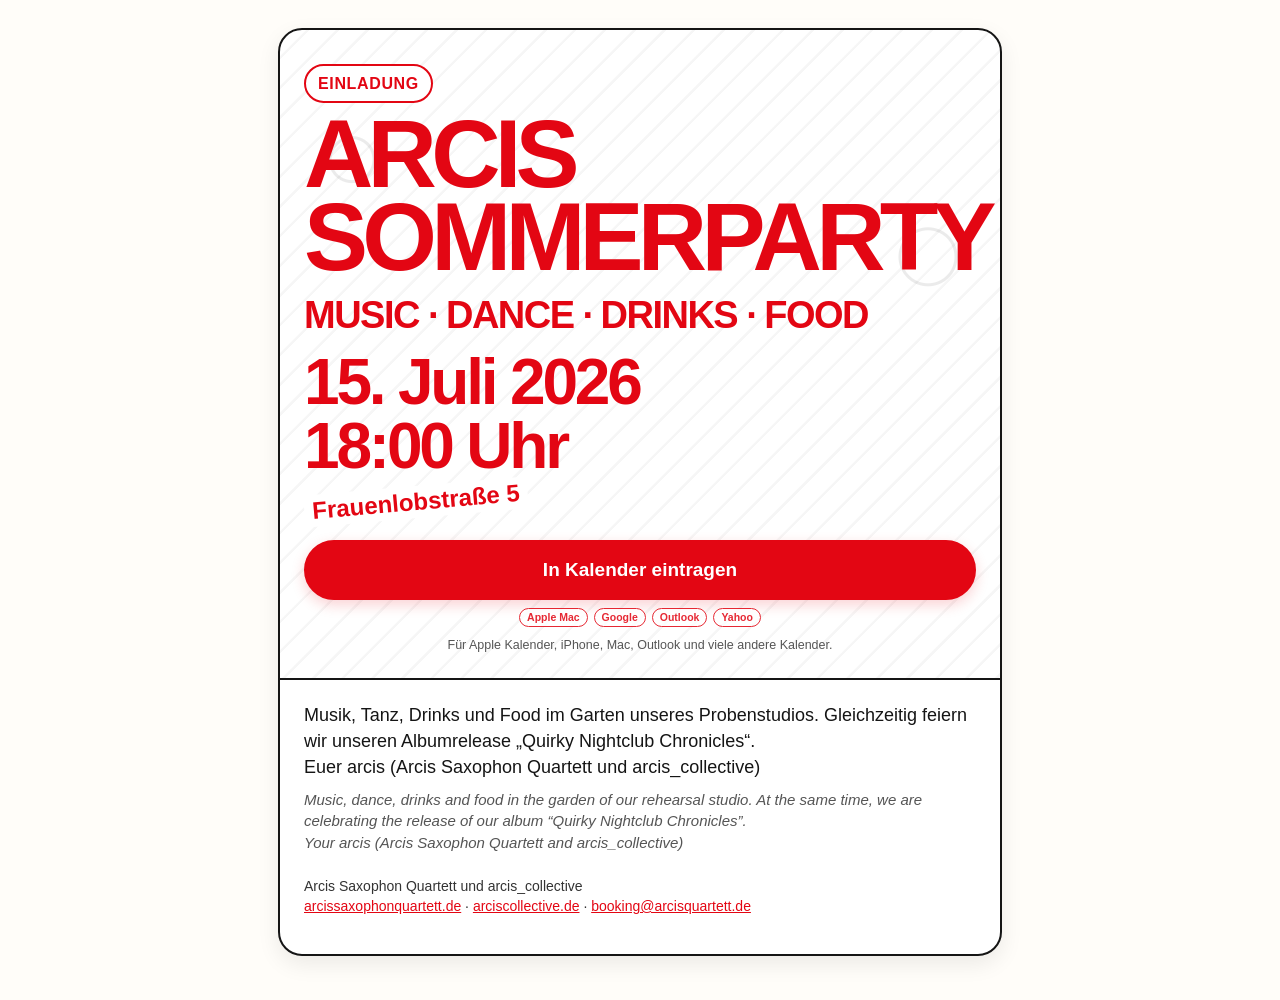
==== sommerparty/index.html @ 56a0b289 "Improve Mac calendar handling with Apple helper link" ====
<!doctype html>
<html lang="de">
<head>
  <meta charset="utf-8">
  <meta name="viewport" content="width=device-width, initial-scale=1">
  <title>Arcis Sommerparty · Kalender hinzufügen</title>
  <meta name="description" content="Arcis Sommerparty am 15. Juli 2026 ab 18:00 Uhr in der Frauenlobstraße 5 in München.">
  <meta property="og:title" content="Arcis Sommerparty">
  <meta property="og:description" content="Musik, Tanz, Drinks und Food im Garten unseres Probenstudios. Gleichzeitig feiern wir unseren Albumrelease Quirky Nightclub Chronicles.">
  <style>
    * { box-sizing: border-box; }
    body {
      margin: 0;
      font-family: -apple-system, BlinkMacSystemFont, "Segoe UI", sans-serif;
      background: #fffdf9;
      color: #151515;
      line-height: 1.45;
    }
    .wrap {
      max-width: 760px;
      margin: 0 auto;
      padding: 28px 18px 44px;
    }
    .card {
      border: 2px solid #151515;
      border-radius: 24px;
      overflow: hidden;
      box-shadow: 0 8px 22px rgba(0,0,0,0.08);
      background: white;
    }
    .hero {
      padding: 34px 24px 24px;
      border-bottom: 2px solid #151515;
      background:
        radial-gradient(circle at 10% 20%, transparent 0 20px, rgba(0,0,0,.08) 21px 23px, transparent 24px),
        radial-gradient(circle at 90% 35%, transparent 0 26px, rgba(0,0,0,.08) 27px 29px, transparent 30px),
        repeating-linear-gradient(135deg, transparent 0 18px, rgba(0,0,0,.035) 19px 21px);
    }
    .eyebrow {
      display: inline-block;
      margin: 0 0 10px;
      padding: 6px 12px;
      border: 2px solid #e30613;
      border-radius: 999px;
      color: #e30613;
      font-weight: 800;
      letter-spacing: .04em;
      text-transform: uppercase;
      background: white;
    }
    h1 {
      margin: 0;
      font-size: clamp(44px, 14vw, 96px);
      line-height: .86;
      color: #e30613;
      letter-spacing: -0.06em;
      text-transform: uppercase;
    }
    .subline {
      margin: 18px 0 0;
      color: #e30613;
      font-size: clamp(22px, 6vw, 38px);
      line-height: 1;
      font-weight: 900;
      letter-spacing: -0.04em;
      text-transform: uppercase;
    }
    .date {
      margin: 16px 0 0;
      color: #e30613;
      font-size: clamp(34px, 10vw, 64px);
      line-height: 1;
      font-weight: 900;
      letter-spacing: -0.05em;
    }
    .place {
      margin: 8px 0 0;
      display: inline-block;
      color: #e30613;
      font-size: 24px;
      line-height: 1;
      font-weight: 800;
      transform: rotate(-5deg);
      background: white;
      padding: 4px 8px;
    }
    .buttons {
      margin: 22px 0 0;
    }
    a.button {
      text-align: center;
      border-radius: 999px;
      text-decoration: none;
      font-weight: 800;
      border: 2px solid #e30613;
      color: #fff;
      background: #e30613;
    }
    a.button.primary {
      display: block;
      width: 100%;
      padding: 17px 18px;
      font-size: 19px;
      line-height: 1.15;
      box-shadow: 0 5px 14px rgba(227,6,19,0.18);
    }
    .alternative-buttons {
      display: flex;
      flex-wrap: wrap;
      justify-content: center;
      gap: 6px;
      margin-top: 8px;
    }
    a.button.secondary {
      display: inline-block;
      background: rgba(255,255,255,0.92);
      color: #e30613;
      padding: 3px 7px;
      font-size: 10.5px;
      line-height: 1.05;
      font-weight: 700;
      border-width: 1px;
      opacity: 0.86;
    }
    .small { font-size: 12.5px; color: #555; margin: 9px 0 0; text-align: center; }
    .content { padding: 22px 24px 24px; }
    .intro { font-size: 18px; margin: 0 0 8px; }
    .intro-en { font-size: 15px; font-style: italic; color: #555; margin: 0 0 18px; }
    .footer { font-size: 14px; margin-top: 22px; color: #333; }
    .footer a { color: #e30613; }
  </style>
</head>
<body>
  <main class="wrap">
    <section class="card">
      <div class="hero">
        <p class="eyebrow">Einladung</p>
        <h1>Arcis<br>Sommerparty</h1>
        <p class="subline">Music · Dance · Drinks · Food</p>
        <p class="date">15. Juli 2026<br>18:00 Uhr</p>
        <p class="place">Frauenlobstraße 5</p>
        <div class="buttons">
          <a class="button primary" id="primary-calendar" href="arcis-sommerparty-2026.ics">In Kalender eintragen</a>
          <div class="alternative-buttons" aria-label="Alternative Kalenderoptionen">
            <a class="button secondary" href="apple-kalender.html">Apple Mac</a>
            <a class="button secondary" id="google" href="#">Google</a>
            <a class="button secondary" id="outlook" href="#">Outlook</a>
            <a class="button secondary" id="yahoo" href="#">Yahoo</a>
          </div>
          <p class="small" id="calendar-hint">Für Apple Kalender, iPhone, Mac, Outlook und viele andere Kalender.</p>
        </div>
      </div>
      <div class="content">
        <p class="intro">Musik, Tanz, Drinks und Food im Garten unseres Probenstudios. Gleichzeitig feiern wir unseren Albumrelease „Quirky Nightclub Chronicles“.<br>Euer arcis (Arcis Saxophon Quartett und arcis_collective)</p>
        <p class="intro-en">Music, dance, drinks and food in the garden of our rehearsal studio. At the same time, we are celebrating the release of our album “Quirky Nightclub Chronicles”.<br>Your arcis (Arcis Saxophon Quartett and arcis_collective)</p>
        <p class="footer">Arcis Saxophon Quartett und arcis_collective<br>
        <a href="https://www.arcissaxophonquartett.de">arcissaxophonquartett.de</a> ·
        <a href="https://www.arciscollective.de">arciscollective.de</a> ·
        <a href="mailto:booking@arcisquartett.de">booking@arcisquartett.de</a></p>
      </div>
    </section>
  </main>
  <script>
    const title = "Arcis Sommerparty";
    const locationText = "Frauenlobstraße 5, München";
    const details = `Arcis Sommerparty am 15. Juli 2026 ab 18:00 Uhr.\n\nMusik, Tanz, Drinks und Food im Garten unseres Probenstudios. Gleichzeitig feiern wir unseren Albumrelease "Quirky Nightclub Chronicles".\nEuer arcis (Arcis Saxophon Quartett und arcis_collective)\n\nMusic, dance, drinks and food in the garden of our rehearsal studio. At the same time, we are celebrating the release of our album "Quirky Nightclub Chronicles".\nYour arcis (Arcis Saxophon Quartett and arcis_collective)\n\nKontakt: booking@arcisquartett.de\nWebsite Arcis Saxophon Quartett: https://www.arcissaxophonquartett.de\nWebsite arcis_collective: https://www.arciscollective.de\nInstagram: https://www.instagram.com/arcissaxophonquartett`;
    const userAgent = navigator.userAgent || "";
    const platform = navigator.platform || "";
    const isIOS = /iPad|iPhone|iPod/.test(userAgent) || (platform === "MacIntel" && navigator.maxTouchPoints > 1);
    const isMacDesktop = /Mac/.test(platform) && !isIOS;
    if (isMacDesktop) {
      document.getElementById("primary-calendar").href = "apple-kalender.html";
      document.getElementById("calendar-hint").textContent = "Auf dem Mac versucht die Hauptoption direkt Apple Kalender zu öffnen. Sonst funktioniert die Kalenderdatei.";
    }
    const params = new URLSearchParams({ action: "TEMPLATE", text: title, dates: "20260715T160000Z/20260715T210000Z", details, location: locationText, ctz: "Europe/Berlin" });
    document.getElementById("google").href = "https://calendar.google.com/calendar/render?" + params.toString();
    const outlookParams = new URLSearchParams({ path: "/calendar/action/compose", rru: "addevent", subject: title, startdt: "2026-07-15T18:00:00", enddt: "2026-07-15T23:00:00", body: details, location: locationText });
    document.getElementById("outlook").href = "https://outlook.live.com/calendar/0/deeplink/compose?" + outlookParams.toString();
    const yahooParams = new URLSearchParams({ v: "60", title, st: "20260715T160000Z", et: "20260715T210000Z", desc: details, in_loc: locationText });
    document.getElementById("yahoo").href = "https://calendar.yahoo.com/?" + yahooParams.toString();
  </script>
</body>
</html>
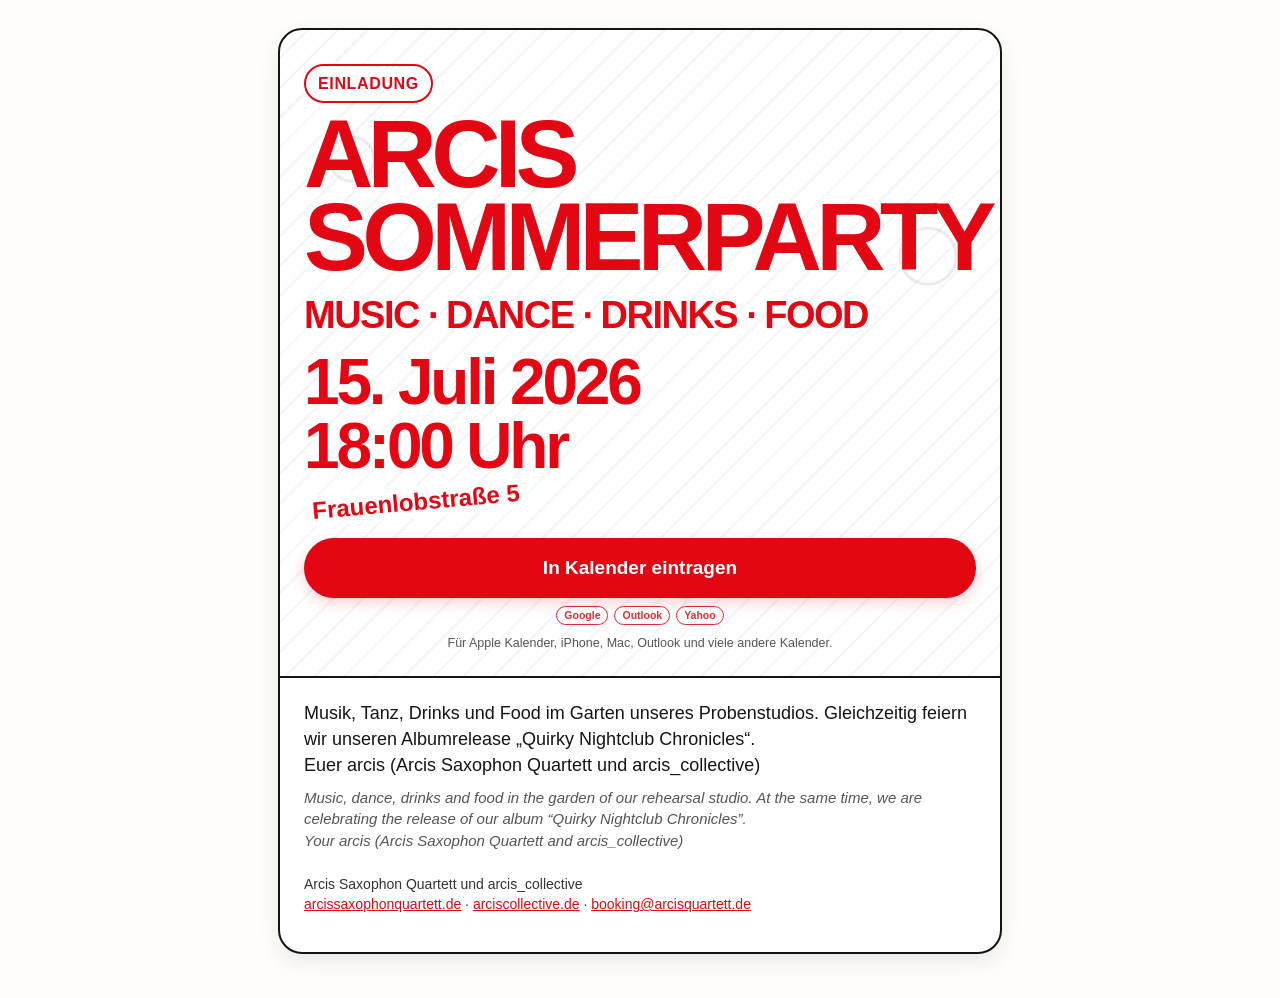
==== commit 202bd4dc: "Add iPhone add button warning and remove Mac subscription option" ====
--- a/sommerparty/index.html
+++ b/sommerparty/index.html
@@ -85,7 +85,24 @@
       padding: 4px 8px;
     }
     .buttons {
-      margin: 22px 0 0;
+      margin: 20px 0 0;
+    }
+    .iphone-warning {
+      margin: 0 0 11px;
+      padding: 11px 13px;
+      border: 2px solid #e30613;
+      border-radius: 16px;
+      background: #fff;
+      color: #151515;
+      font-size: 14px;
+      line-height: 1.25;
+      font-weight: 800;
+      text-align: center;
+    }
+    .iphone-warning strong {
+      color: #e30613;
+      text-transform: uppercase;
+      letter-spacing: .02em;
     }
     a.button {
       text-align: center;
@@ -123,6 +140,7 @@
       opacity: 0.86;
     }
     .small { font-size: 12.5px; color: #555; margin: 9px 0 0; text-align: center; }
+    .ios-tip { margin-top: 5px; }
     .content { padding: 22px 24px 24px; }
     .intro { font-size: 18px; margin: 0 0 8px; }
     .intro-en { font-size: 15px; font-style: italic; color: #555; margin: 0 0 18px; }
@@ -140,14 +158,15 @@
         <p class="date">15. Juli 2026<br>18:00 Uhr</p>
         <p class="place">Frauenlobstraße 5</p>
         <div class="buttons">
-          <a class="button primary" id="primary-calendar" href="arcis-sommerparty-2026.ics">In Kalender eintragen</a>
+          <p class="iphone-warning" id="iphone-warning" hidden><strong>iPhone Hinweis:</strong><br>Im nächsten Fenster bitte unten auf „Hinzufügen“ tippen. Der blaue Haken oben rechts fügt den Termin nicht hinzu.</p>
+          <a class="button primary" id="primary-calendar" href="arcis-sommerparty-2026-iphone.ics">In Kalender eintragen</a>
           <div class="alternative-buttons" aria-label="Alternative Kalenderoptionen">
-            <a class="button secondary" href="apple-kalender.html">Apple Mac</a>
             <a class="button secondary" id="google" href="#">Google</a>
             <a class="button secondary" id="outlook" href="#">Outlook</a>
             <a class="button secondary" id="yahoo" href="#">Yahoo</a>
           </div>
           <p class="small" id="calendar-hint">Für Apple Kalender, iPhone, Mac, Outlook und viele andere Kalender.</p>
+          <p class="small ios-tip" id="ios-tip" hidden>iPhone: Nach dem Öffnen bitte unten auf „Hinzufügen“ tippen.</p>
         </div>
       </div>
       <div class="content">
@@ -167,10 +186,10 @@
     const userAgent = navigator.userAgent || "";
     const platform = navigator.platform || "";
     const isIOS = /iPad|iPhone|iPod/.test(userAgent) || (platform === "MacIntel" && navigator.maxTouchPoints > 1);
-    const isMacDesktop = /Mac/.test(platform) && !isIOS;
-    if (isMacDesktop) {
-      document.getElementById("primary-calendar").href = "apple-kalender.html";
-      document.getElementById("calendar-hint").textContent = "Auf dem Mac versucht die Hauptoption direkt Apple Kalender zu öffnen. Sonst funktioniert die Kalenderdatei.";
+    if (isIOS) {
+      document.getElementById("iphone-warning").hidden = false;
+      document.getElementById("calendar-hint").textContent = "Der Termin wird erst gespeichert, wenn du im nächsten Fenster unten auf „Hinzufügen“ tippst.";
+      document.getElementById("ios-tip").hidden = false;
     }
     const params = new URLSearchParams({ action: "TEMPLATE", text: title, dates: "20260715T160000Z/20260715T210000Z", details, location: locationText, ctz: "Europe/Berlin" });
     document.getElementById("google").href = "https://calendar.google.com/calendar/render?" + params.toString();
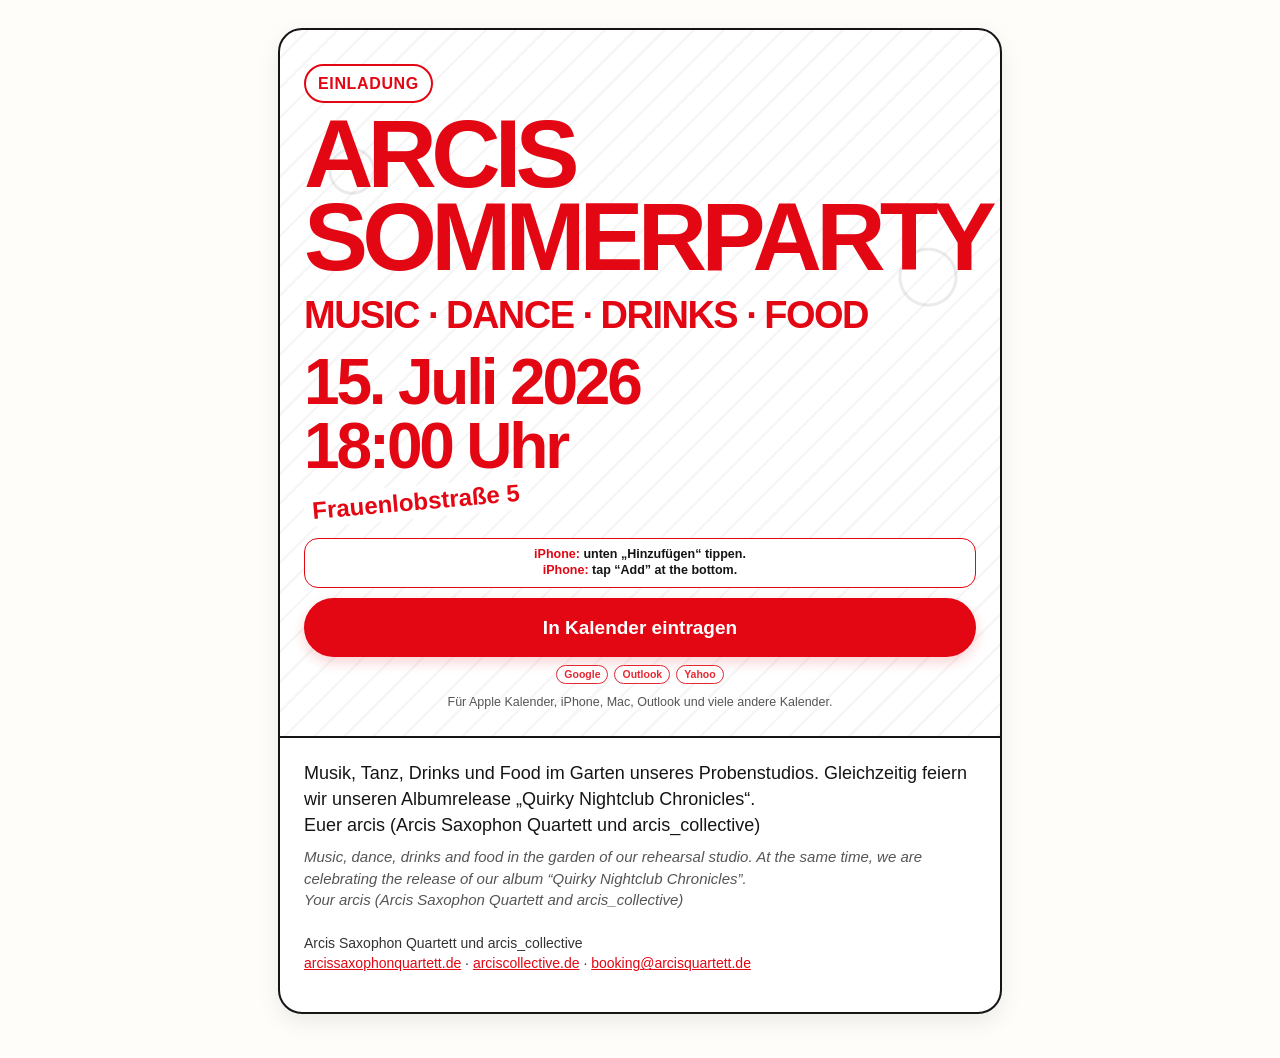
==== commit 7b5883e5: "Shorten bilingual iPhone calendar hint" ====
--- a/sommerparty/index.html
+++ b/sommerparty/index.html
@@ -88,22 +88,18 @@
       margin: 20px 0 0;
     }
     .iphone-warning {
-      margin: 0 0 11px;
-      padding: 11px 13px;
-      border: 2px solid #e30613;
-      border-radius: 16px;
+      margin: 0 0 10px;
+      padding: 8px 10px;
+      border: 1.5px solid #e30613;
+      border-radius: 14px;
       background: #fff;
       color: #151515;
-      font-size: 14px;
+      font-size: 12.5px;
       line-height: 1.25;
-      font-weight: 800;
+      font-weight: 750;
       text-align: center;
     }
-    .iphone-warning strong {
-      color: #e30613;
-      text-transform: uppercase;
-      letter-spacing: .02em;
-    }
+    .iphone-warning strong { color: #e30613; }
     a.button {
       text-align: center;
       border-radius: 999px;
@@ -140,7 +136,6 @@
       opacity: 0.86;
     }
     .small { font-size: 12.5px; color: #555; margin: 9px 0 0; text-align: center; }
-    .ios-tip { margin-top: 5px; }
     .content { padding: 22px 24px 24px; }
     .intro { font-size: 18px; margin: 0 0 8px; }
     .intro-en { font-size: 15px; font-style: italic; color: #555; margin: 0 0 18px; }
@@ -158,7 +153,7 @@
         <p class="date">15. Juli 2026<br>18:00 Uhr</p>
         <p class="place">Frauenlobstraße 5</p>
         <div class="buttons">
-          <p class="iphone-warning" id="iphone-warning" hidden><strong>iPhone Hinweis:</strong><br>Im nächsten Fenster bitte unten auf „Hinzufügen“ tippen. Der blaue Haken oben rechts fügt den Termin nicht hinzu.</p>
+          <p class="iphone-warning"><strong>iPhone:</strong> unten „Hinzufügen“ tippen.<br><strong>iPhone:</strong> tap “Add” at the bottom.</p>
           <a class="button primary" id="primary-calendar" href="arcis-sommerparty-2026-iphone.ics">In Kalender eintragen</a>
           <div class="alternative-buttons" aria-label="Alternative Kalenderoptionen">
             <a class="button secondary" id="google" href="#">Google</a>
@@ -166,7 +161,6 @@
             <a class="button secondary" id="yahoo" href="#">Yahoo</a>
           </div>
           <p class="small" id="calendar-hint">Für Apple Kalender, iPhone, Mac, Outlook und viele andere Kalender.</p>
-          <p class="small ios-tip" id="ios-tip" hidden>iPhone: Nach dem Öffnen bitte unten auf „Hinzufügen“ tippen.</p>
         </div>
       </div>
       <div class="content">
@@ -183,14 +177,6 @@
     const title = "Arcis Sommerparty";
     const locationText = "Frauenlobstraße 5, München";
     const details = `Arcis Sommerparty am 15. Juli 2026 ab 18:00 Uhr.\n\nMusik, Tanz, Drinks und Food im Garten unseres Probenstudios. Gleichzeitig feiern wir unseren Albumrelease "Quirky Nightclub Chronicles".\nEuer arcis (Arcis Saxophon Quartett und arcis_collective)\n\nMusic, dance, drinks and food in the garden of our rehearsal studio. At the same time, we are celebrating the release of our album "Quirky Nightclub Chronicles".\nYour arcis (Arcis Saxophon Quartett and arcis_collective)\n\nKontakt: booking@arcisquartett.de\nWebsite Arcis Saxophon Quartett: https://www.arcissaxophonquartett.de\nWebsite arcis_collective: https://www.arciscollective.de\nInstagram: https://www.instagram.com/arcissaxophonquartett`;
-    const userAgent = navigator.userAgent || "";
-    const platform = navigator.platform || "";
-    const isIOS = /iPad|iPhone|iPod/.test(userAgent) || (platform === "MacIntel" && navigator.maxTouchPoints > 1);
-    if (isIOS) {
-      document.getElementById("iphone-warning").hidden = false;
-      document.getElementById("calendar-hint").textContent = "Der Termin wird erst gespeichert, wenn du im nächsten Fenster unten auf „Hinzufügen“ tippst.";
-      document.getElementById("ios-tip").hidden = false;
-    }
     const params = new URLSearchParams({ action: "TEMPLATE", text: title, dates: "20260715T160000Z/20260715T210000Z", details, location: locationText, ctz: "Europe/Berlin" });
     document.getElementById("google").href = "https://calendar.google.com/calendar/render?" + params.toString();
     const outlookParams = new URLSearchParams({ path: "/calendar/action/compose", rru: "addevent", subject: title, startdt: "2026-07-15T18:00:00", enddt: "2026-07-15T23:00:00", body: details, location: locationText });
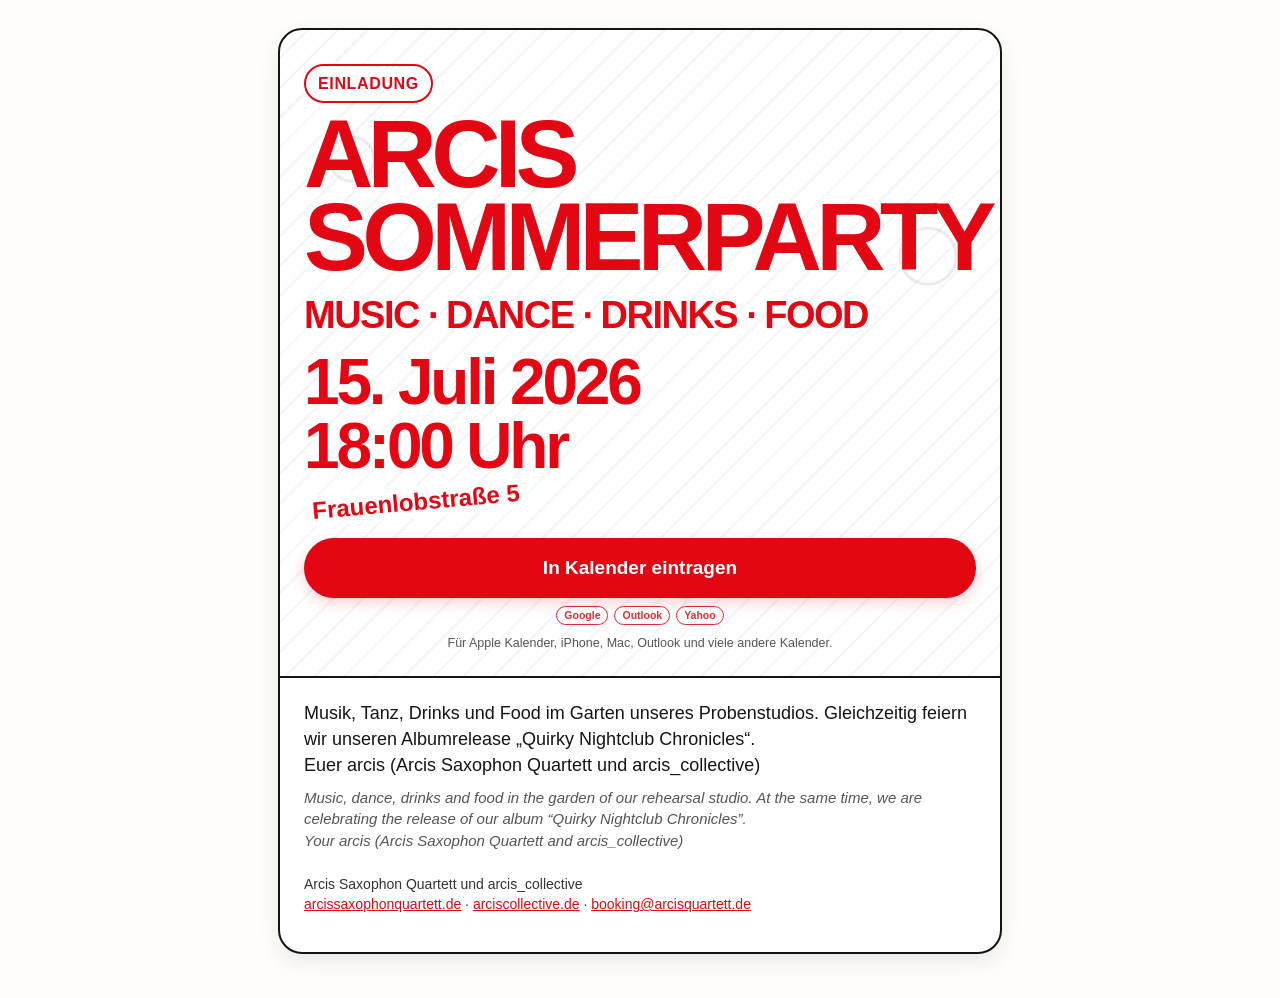
==== commit 90a72c6f: "Show iPhone add reminder when calendar button is clicked" ====
--- a/sommerparty/index.html
+++ b/sommerparty/index.html
@@ -87,19 +87,6 @@
     .buttons {
       margin: 20px 0 0;
     }
-    .iphone-warning {
-      margin: 0 0 10px;
-      padding: 8px 10px;
-      border: 1.5px solid #e30613;
-      border-radius: 14px;
-      background: #fff;
-      color: #151515;
-      font-size: 12.5px;
-      line-height: 1.25;
-      font-weight: 750;
-      text-align: center;
-    }
-    .iphone-warning strong { color: #e30613; }
     a.button {
       text-align: center;
       border-radius: 999px;
@@ -153,7 +140,6 @@
         <p class="date">15. Juli 2026<br>18:00 Uhr</p>
         <p class="place">Frauenlobstraße 5</p>
         <div class="buttons">
-          <p class="iphone-warning"><strong>iPhone:</strong> unten „Hinzufügen“ tippen.<br><strong>iPhone:</strong> tap “Add” at the bottom.</p>
           <a class="button primary" id="primary-calendar" href="arcis-sommerparty-2026-iphone.ics">In Kalender eintragen</a>
           <div class="alternative-buttons" aria-label="Alternative Kalenderoptionen">
             <a class="button secondary" id="google" href="#">Google</a>
@@ -177,6 +163,15 @@
     const title = "Arcis Sommerparty";
     const locationText = "Frauenlobstraße 5, München";
     const details = `Arcis Sommerparty am 15. Juli 2026 ab 18:00 Uhr.\n\nMusik, Tanz, Drinks und Food im Garten unseres Probenstudios. Gleichzeitig feiern wir unseren Albumrelease "Quirky Nightclub Chronicles".\nEuer arcis (Arcis Saxophon Quartett und arcis_collective)\n\nMusic, dance, drinks and food in the garden of our rehearsal studio. At the same time, we are celebrating the release of our album "Quirky Nightclub Chronicles".\nYour arcis (Arcis Saxophon Quartett and arcis_collective)\n\nKontakt: booking@arcisquartett.de\nWebsite Arcis Saxophon Quartett: https://www.arcissaxophonquartett.de\nWebsite arcis_collective: https://www.arciscollective.de\nInstagram: https://www.instagram.com/arcissaxophonquartett`;
+    const userAgent = navigator.userAgent || "";
+    const platform = navigator.platform || "";
+    const isIOS = /iPad|iPhone|iPod/.test(userAgent) || (platform === "MacIntel" && navigator.maxTouchPoints > 1);
+    const primaryCalendar = document.getElementById("primary-calendar");
+    primaryCalendar.addEventListener("click", function () {
+      if (isIOS) {
+        alert("Wichtig: Im nächsten Fenster unten auf ‚Hinzufügen‘ tippen. Der blaue Haken oben rechts speichert den Termin nicht.\n\nImportant: In the next window, tap ‘Add’ at the bottom. The blue checkmark at the top right does not save the event.");
+      }
+    });
     const params = new URLSearchParams({ action: "TEMPLATE", text: title, dates: "20260715T160000Z/20260715T210000Z", details, location: locationText, ctz: "Europe/Berlin" });
     document.getElementById("google").href = "https://calendar.google.com/calendar/render?" + params.toString();
     const outlookParams = new URLSearchParams({ path: "/calendar/action/compose", rru: "addevent", subject: title, startdt: "2026-07-15T18:00:00", enddt: "2026-07-15T23:00:00", body: details, location: locationText });
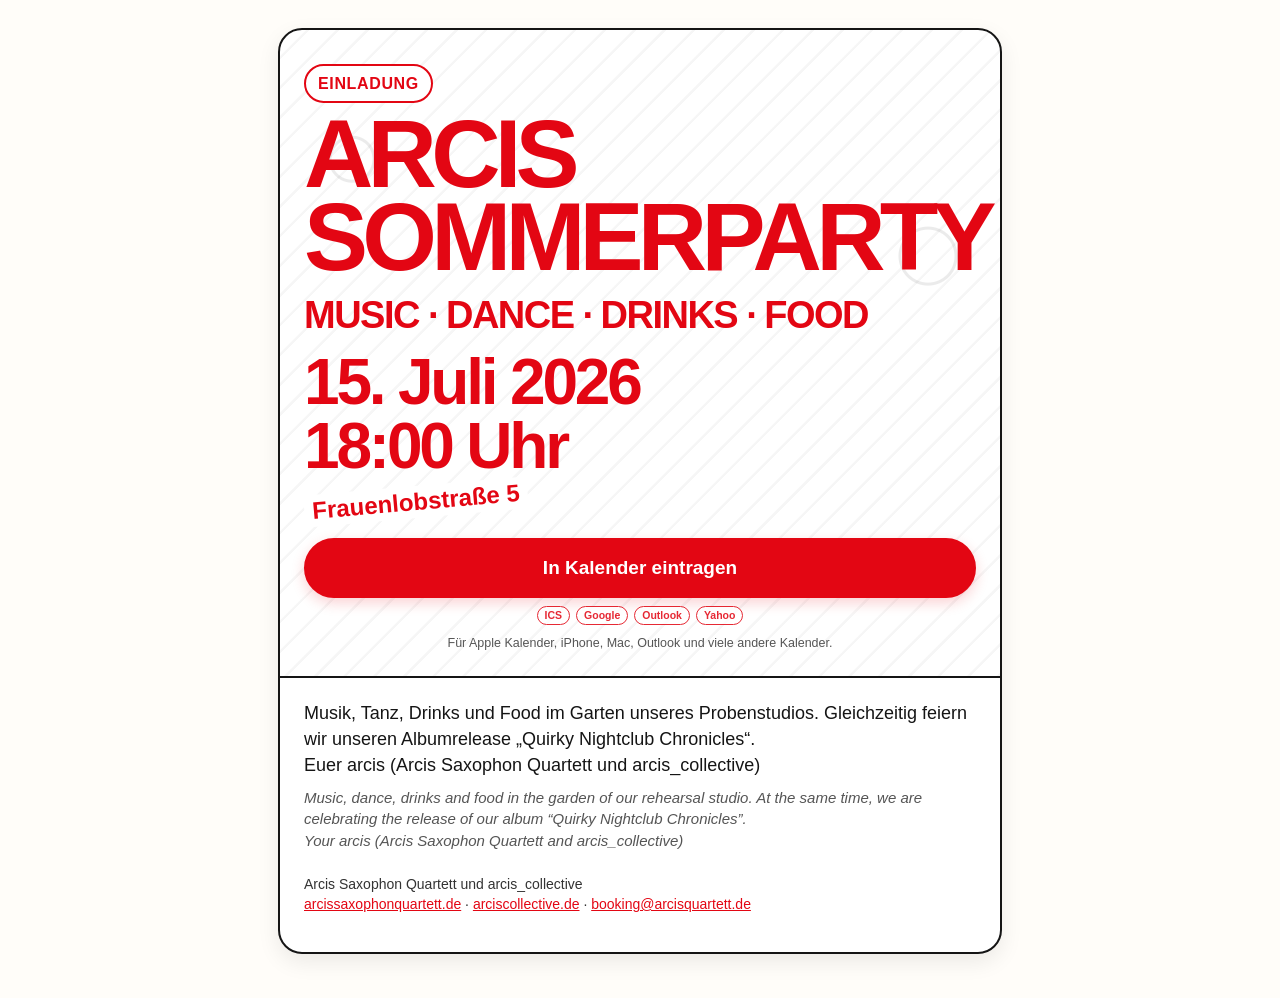
==== commit 754e3da9: "Add Android-specific Google Calendar behavior" ====
--- a/sommerparty/index.html
+++ b/sommerparty/index.html
@@ -142,6 +142,7 @@
         <div class="buttons">
           <a class="button primary" id="primary-calendar" href="arcis-sommerparty-2026-iphone.ics">In Kalender eintragen</a>
           <div class="alternative-buttons" aria-label="Alternative Kalenderoptionen">
+            <a class="button secondary" id="ics-alt" href="arcis-sommerparty-2026-iphone.ics">ICS</a>
             <a class="button secondary" id="google" href="#">Google</a>
             <a class="button secondary" id="outlook" href="#">Outlook</a>
             <a class="button secondary" id="yahoo" href="#">Yahoo</a>
@@ -166,14 +167,21 @@
     const userAgent = navigator.userAgent || "";
     const platform = navigator.platform || "";
     const isIOS = /iPad|iPhone|iPod/.test(userAgent) || (platform === "MacIntel" && navigator.maxTouchPoints > 1);
+    const isAndroid = /Android/i.test(userAgent);
     const primaryCalendar = document.getElementById("primary-calendar");
+    const googleButton = document.getElementById("google");
+    const params = new URLSearchParams({ action: "TEMPLATE", text: title, dates: "20260715T160000Z/20260715T210000Z", details, location: locationText, ctz: "Europe/Berlin" });
+    googleButton.href = "https://calendar.google.com/calendar/render?" + params.toString();
     primaryCalendar.addEventListener("click", function () {
       if (isIOS) {
-        alert("Wichtig: Im nächsten Fenster unten auf ‚Hinzufügen‘ tippen. Der blaue Haken oben rechts speichert den Termin nicht.\n\nImportant: In the next window, tap ‘Add’ at the bottom. The blue checkmark at the top right does not save the event.");
+        alert("iPhone: Im nächsten Fenster unten auf ‚Hinzufügen‘ tippen. Der blaue Haken oben rechts speichert den Termin nicht.\n\niPhone: In the next window, tap ‘Add’ at the bottom. The blue checkmark at the top right does not save the event.");
       }
     });
-    const params = new URLSearchParams({ action: "TEMPLATE", text: title, dates: "20260715T160000Z/20260715T210000Z", details, location: locationText, ctz: "Europe/Berlin" });
-    document.getElementById("google").href = "https://calendar.google.com/calendar/render?" + params.toString();
+    if (isAndroid) {
+      primaryCalendar.href = googleButton.href;
+      primaryCalendar.textContent = "In Google Kalender eintragen";
+      document.getElementById("calendar-hint").textContent = "Android: Der große Button öffnet Google Kalender. Alternativ ICS, Outlook oder Yahoo nutzen.";
+    }
     const outlookParams = new URLSearchParams({ path: "/calendar/action/compose", rru: "addevent", subject: title, startdt: "2026-07-15T18:00:00", enddt: "2026-07-15T23:00:00", body: details, location: locationText });
     document.getElementById("outlook").href = "https://outlook.live.com/calendar/0/deeplink/compose?" + outlookParams.toString();
     const yahooParams = new URLSearchParams({ v: "60", title, st: "20260715T160000Z", et: "20260715T210000Z", desc: details, in_loc: locationText });
